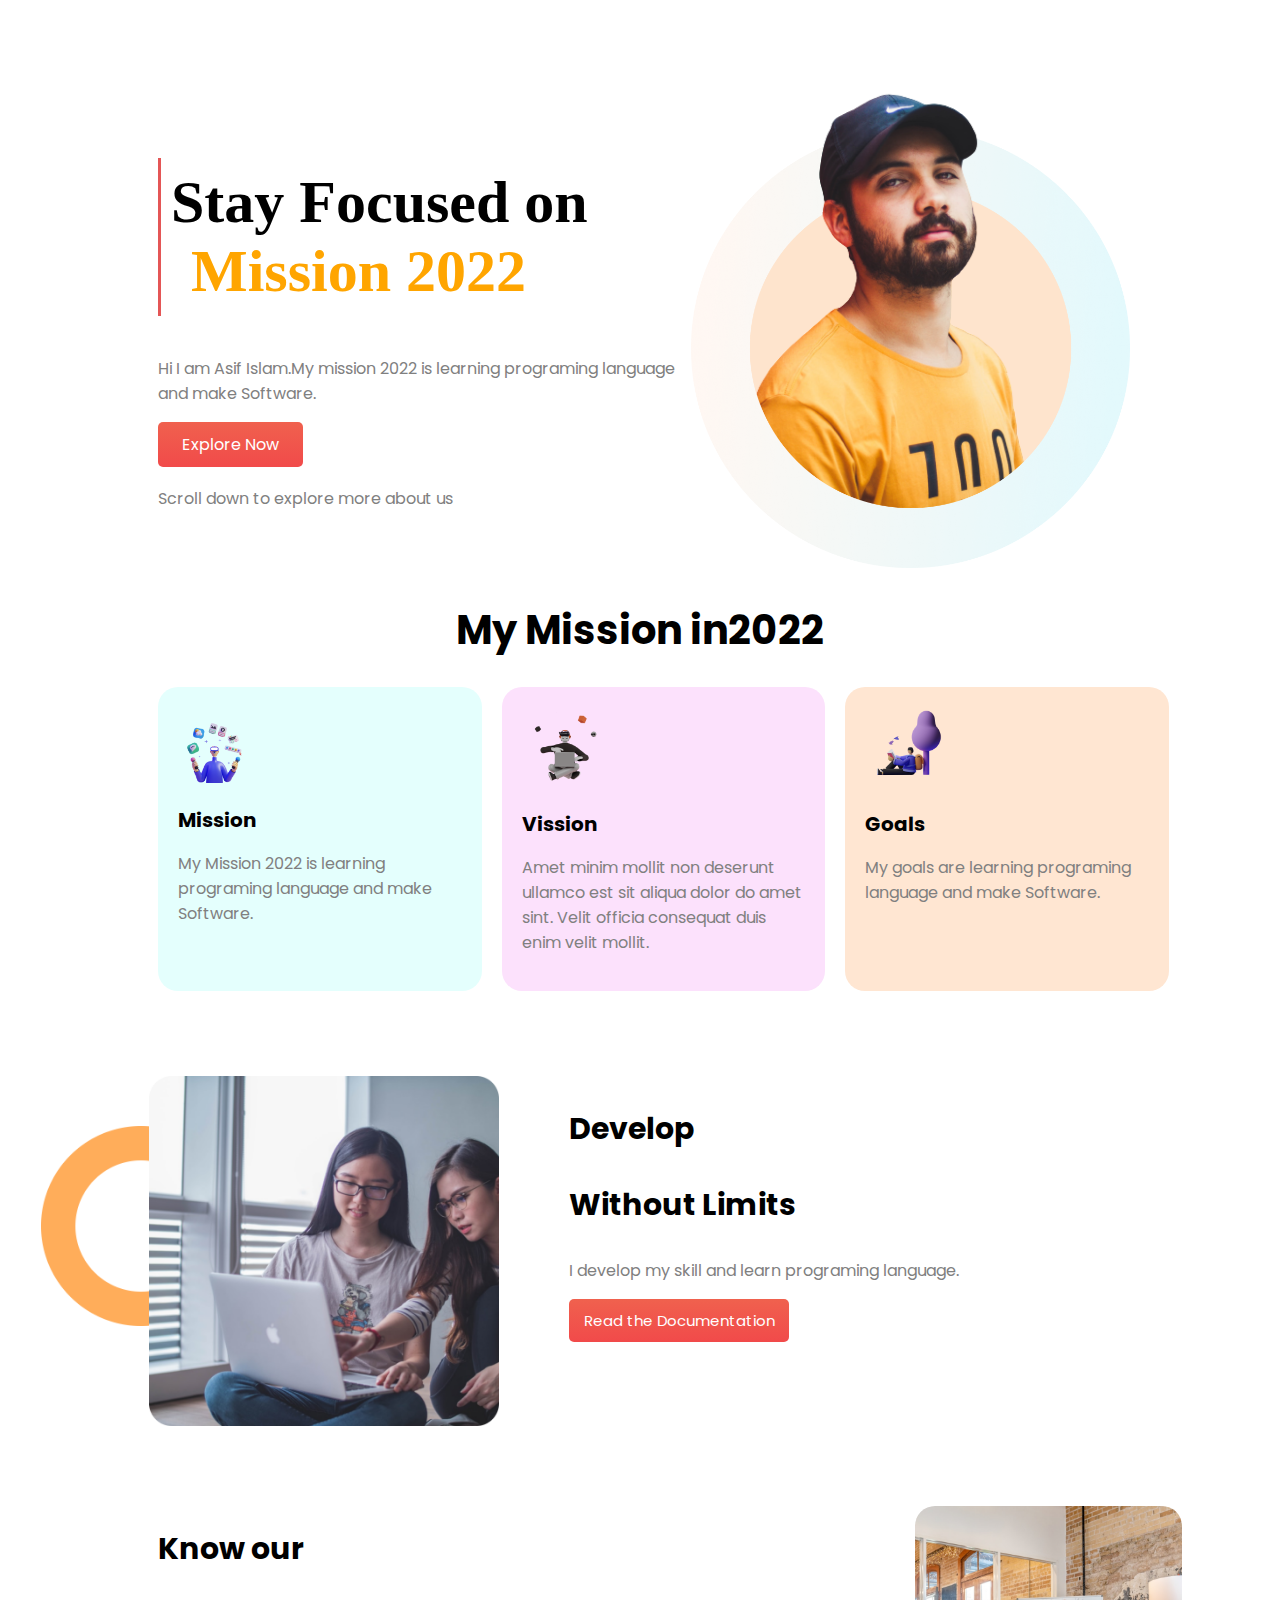
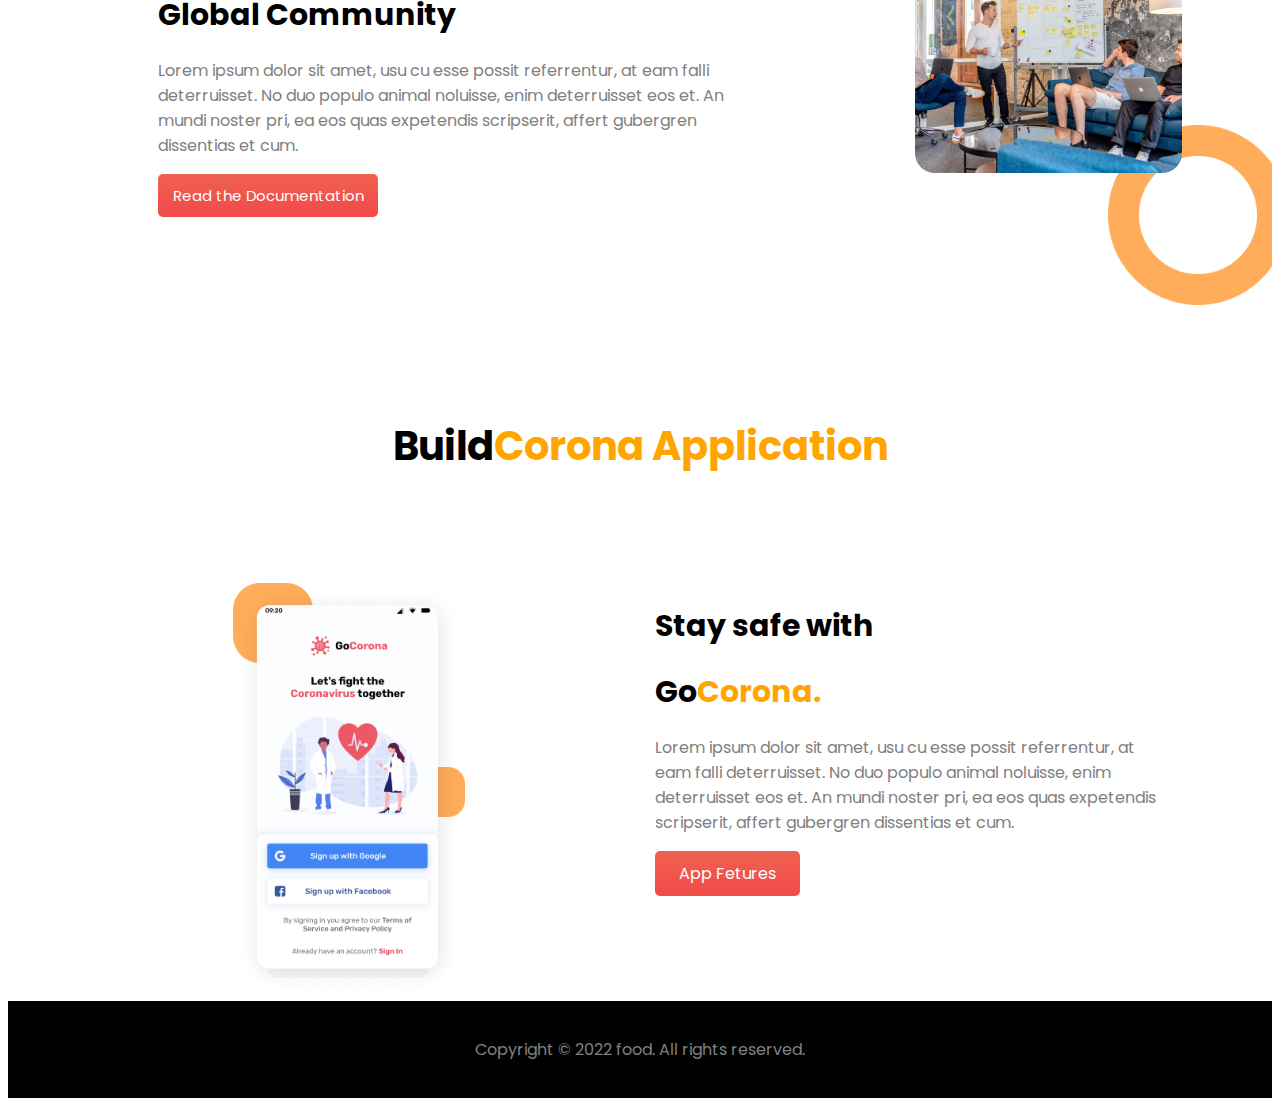
==== index.html @ 63b212fb "mission" ====
<!DOCTYPE html>
<html lang="en">

<head>
    <meta charset="UTF-8">
    <meta http-equiv="X-UA-Compatible" content="IE=edge">
    <meta name="viewport" content="width=divice-width, initial-scale=1.0">
    <title>Mission 2022</title>
    <link rel="preconnect" href="https://fonts.googleapis.com">
    <link rel="preconnect" href="https://fonts.gstatic.com" crossorigin>
    <link href="https://fonts.googleapis.com/css2?family=Poppins:wght@400;600&display=swap" rel="stylesheet">
    <link rel="stylesheet" href="mission2022.css">
</head>

<body>
    <section class="section1">
        <div class="icolor-gray">
            <h1 class="shadow" id="intro"> Stay Focused on
                <span id="text-color"> Mission 2022
            </h1>
            <p>Hi I am Asif Islam.My mission 2022 is learning programing language and make Software.</p>
            <div class="button-style">
                <a target="_blank" href="https://www.google.com/">Explore Now</a>
            </div>
            <div class="scroll-down">
                <p>Scroll down to explore more about us</p>
            </div>
        </div>
        <div class="image">
            <img src="images/person/person-2.png" alt="">
        </div>
    </section>
    <div class="mission-header">
        <h1 class="font-style">My Mission in<span id="id1">2022</span></h1>
    </div>
    <section class="section1">
        <div class="border">
            <div id="borderimage1" class="illustrator">
                <img class="illustrator" src="images/illustrators/illustrator-1.png">
                <h1 class="font-style fontsize">Mission</h1>

                <p>My Mission 2022 is learning programing language and make Software.</p>
            </div>
            <div id="borderimage2" class="illustrator">
                <img class="illustrator" src="images/illustrators/illustrator-2.png">
                <h1 class="font-style fontsize">Vission</h1>
                <p>Amet minim mollit non deserunt
                    ullamco est sit aliqua dolor do amet
                    sint. Velit officia consequat duis enim
                    velit mollit.</p>
            </div>
            <div id="borderimage3" class="illustrator">
                <img class="illustrator" src="images/illustrators/illustrator-3.png ">
                <h1 class="font-style fontsize">Goals</h1>
                <p>My goals are learning programing language and make Software.</p>
            </div>
        </div>
    </section>
    <section class="section2">
        <div class="about-me-area background-image ">
            <div class="background-image-size ">
                <div>
                    <img src="images/pictures/coding.png" class="background-image " alt="">
                </div>
            </div>
            <div class="develop-without-limits-div">
                <div class="mission-header">
                    <!-- <h3 class="develop-header">Develop <span class="space"></span> Without Limits</h3> -->
                    <h3 class="develop-header font-style">Develop </h3>
                    <h3 class="develop-header font-style">Without Limits</h3>
                </div>
                <p>I develop my skill and learn programing language.</p>

                <div class="buttonColour">
                    <a target="_blank" href="https://www.google.com/">Read the Documentation</a>
                </div>
            </div>
    </section>
    <div class="image3">
        <section class="section1 ">
            <div class="imageflex ">
                <div class="color-gray">
                    <h1 class="develop-header font-style">Know our </h1>
                    <h1 class="develop-header font-style">Global Community </h1>
                    <p>Lorem ipsum dolor sit amet, usu cu esse possit referrentur, at eam
                        falli deterruisset. No duo populo animal noluisse, enim deterruisset
                        eos et. An mundi noster pri, ea eos quas expetendis scripserit, affert
                        gubergren dissentias et cum.</p>
                    <a target="_blank" href="https://www.google.com/" class="buttonColour">Read the Documentation</a>
                </div>
                <div class="project-image project ">
                    <img src="images/pictures/project.png " class=" project-image" alt="">
                </div>
            </div>
    </div>
    </section>
    <div class="build-corona-application">
        <h1 class="font-style">Build<span id="information-color">Corona Application</h1>

    </div>
    <section class="section2">

        <div class="stay-safe-size">
            <div class="about-me-area ">
                <div class="stay-safe-image1  ">
                    <img src="images/pictures/app.png" class="about-me " alt="">
                </div>
                <div class="about-me-div">
                    <div class="stay-safe-with-hearder">
                        <h1 class="section-header font-style">Stay safe with </h1>
                        <h1 class="section-header font-style">Go<span id="information-color">Corona.</h1>

                    </div>
                    <p>
                        Lorem ipsum dolor sit amet, usu cu esse possit referrentur, at eam falli deterruisset. No duo
                        populo
                        animal noluisse, enim deterruisset eos et. An mundi noster pri, ea eos quas expetendis
                        scripserit,
                        affert gubergren dissentias et cum.</p>
                    <div class="button-style">
                        <a target="_blank" href="https://www.google.com/">App Fetures</a>
                    </div>

                </div>
            </div>
        </div>
    </section>
    <footer>
        <div id="fotter-hard-work">
            <p>Copyright © 2022 food. All rights reserved.</p>
        </div>
    </footer>
</body>

</html>
---- mission2022.css ----
#information-color{
color:orange;
   
}
   
#text-color
{
color:orange;
padding: 20px;
font-size: 60px; 
}
#intro
{
padding: 10px;
width: 500px;
margin-top: 150px;
font-size: 60px;

}

h1
{
    
font-weight: bold;
  
    
}

.font-style
{
    font-family: 'Poppins', sans-serif;
    font-weight: bold;
}
.footer1{
    color:orange;
    font-family: 'Brush Script MT', cursive;
    
    
}

.shadow
{
   
    border-left: 3px solid rgb(228, 86, 86); 
    
}
p
{
color: gray;
font-family: 'Poppins', sans-serif;

}

.scroll-down
{
    margin-top: 80px;
}

.image 
{
  width: 90%;
  
  font-size: 20px;
  border-radius: 20px;


}

.image img
{
  width: 90%;
  margin-left: 5px;
  margin-right: 5px;
  padding-left: 5px;
  border-radius: 20px;
  box-shadow: 10px,10px,50px,gray;
  
}
.section1
{
width: 80%;
margin-right: 90px;
display: flex;
margin-left: 150px;
}
.button-style{
    padding: 10px;
    text-decoration: none;
    background-image: linear-gradient(rgb(240, 97, 78),rgb(241, 74, 74));
    border-radius: 5px;
    float:left;
    color:white;
    width: 125px;
    text-align: center;
    font-family: 'Poppins', sans-serif;
}
.buttonColour{
    padding: 10px;
    text-decoration: none;
    background-image: linear-gradient(rgb(240, 97, 78),rgb(241, 74, 74));
    border-radius: 5px;
    float:left;
    color:white;
    width: 200px;
    text-align: center;
    font-family: 'Poppins', sans-serif;
    font-size: 15px;

}

.section2{


    display: flex;

    width: 90%;
    margin-right: 10px;
    margin-right: 10px;
    margin-top: 5px;
    padding-left: 2%;
    /* background-image: url(images/shapes/shape-7.png); */
}
.mission-header{

  
    
    color: black;
    font-size: 20px;
    text-align: center;

}
.stay-safe-with-hearder{

  
    
    color: black;
    font-size: 20px;
    

}
.build-corona-application
{
    color: black;
    font-size: 20px;
    text-align: center;
    margin-top: 80px;
}
.develop-header
{
text-align: left;
color: black;
font-size: 30px;

}
.space
{
text-align: end;
}

a {
    color: white;
    text-decoration: none;
}

#id5{

  
text-align:center;


}
.color-gray{

  
color: grey;


}



#mission-color{

  
text-align:center;
color: rgb(219, 86, 86);
padding: 20px;
padding-bottom: 10px;
font-family: 'Brush Script MT', cursive;

}

#fotter-hard-work{

padding: 5px;
text-align:center;
color:white;

}

.about-me {
    height: 414px;
    margin-left: 60px;
    background-image: url(images/shapes/shape-3.png);
    background-repeat: no-repeat;
    background-size: 80px;
    margin-left: 100px;
   
   
   
}


.develop-without-limits-div {
    float: right;
    padding-left: 70px;
}

.about-me-area {
    width: 100%;
    padding-left: 100px;
    
    display: flex;
    padding-top: 80px;
}

.section-header {
    font-size: 30px;
    color: black;
}

.imageflex
{
    display: flex;
    height: 400px;
    padding-top: 80px;
    padding-bottom: 30px;
    
}


#borderimage1
{
   
   
    padding: 20px;
    border-radius: 20px;
    background-color:rgb(228, 255, 253);
  
}

#borderimage2
{
    padding: 20px;
    margin-left: 20px;
    border-radius: 20px;
    background-color:rgb(252, 225, 252);
}

#borderimage3
{ 
    padding: 20px;
    border-radius: 20px;
    margin-left: 20px;
    background-color:rgb(255, 230, 210);
    
}


.border
{
width: 100%;
    display: flex;
   
  

}

.stay-safe-size
{
display: flex;
    width: 100%;
}
.about-me-div
{
    width: 50%;
    
    margin-left: 190px;
}
#footer-colour
{
    color: white;
}
.illustrator
{
    padding-right: 30px;
    width: 30%;
}

.stay-safe-image1
{
    background-image: url(images/shapes/shape-3.png);
    background-size: 50px;
    background-repeat: no-repeat;
    background-position: 100px;
    
    background-position-x: right;

}
.stay-safe-image2
{
    background-image: url(images/shapes/shape-3.png);
    background-size: 50px;
    background-repeat: no-repeat;
    background-position: 100px;
    
   

}

.image3
{
    background-image: url(images/shapes/shape-1.png);

background-repeat: no-repeat;
background-size: 180px;
background-position: right 299px;
 
margin-right: 80px;
width: 100%;
margin-right: 40px;
background-position-x: 1100px;
}
.background-image
{
    height: 350px;
  
    background-image: url(images/shapes/shape-1.png);
    background-repeat: no-repeat;
    background-size: 200px;
    background-position: left 130px;
    margin-left: 8px;
   
}
.project-image
{
    width: 80%;
  
    font-size: 20px;
    border-radius: 20px;
    margin-left: 80px;
 
}
.project
{
    width: 100%;
}


.fontsize
{
    font-size: 20px;
}
.imageflex2
{
    margin-top: 100px;
}

footer
{
    padding: 15px;
    background-color: black;
    text-align: center;
}
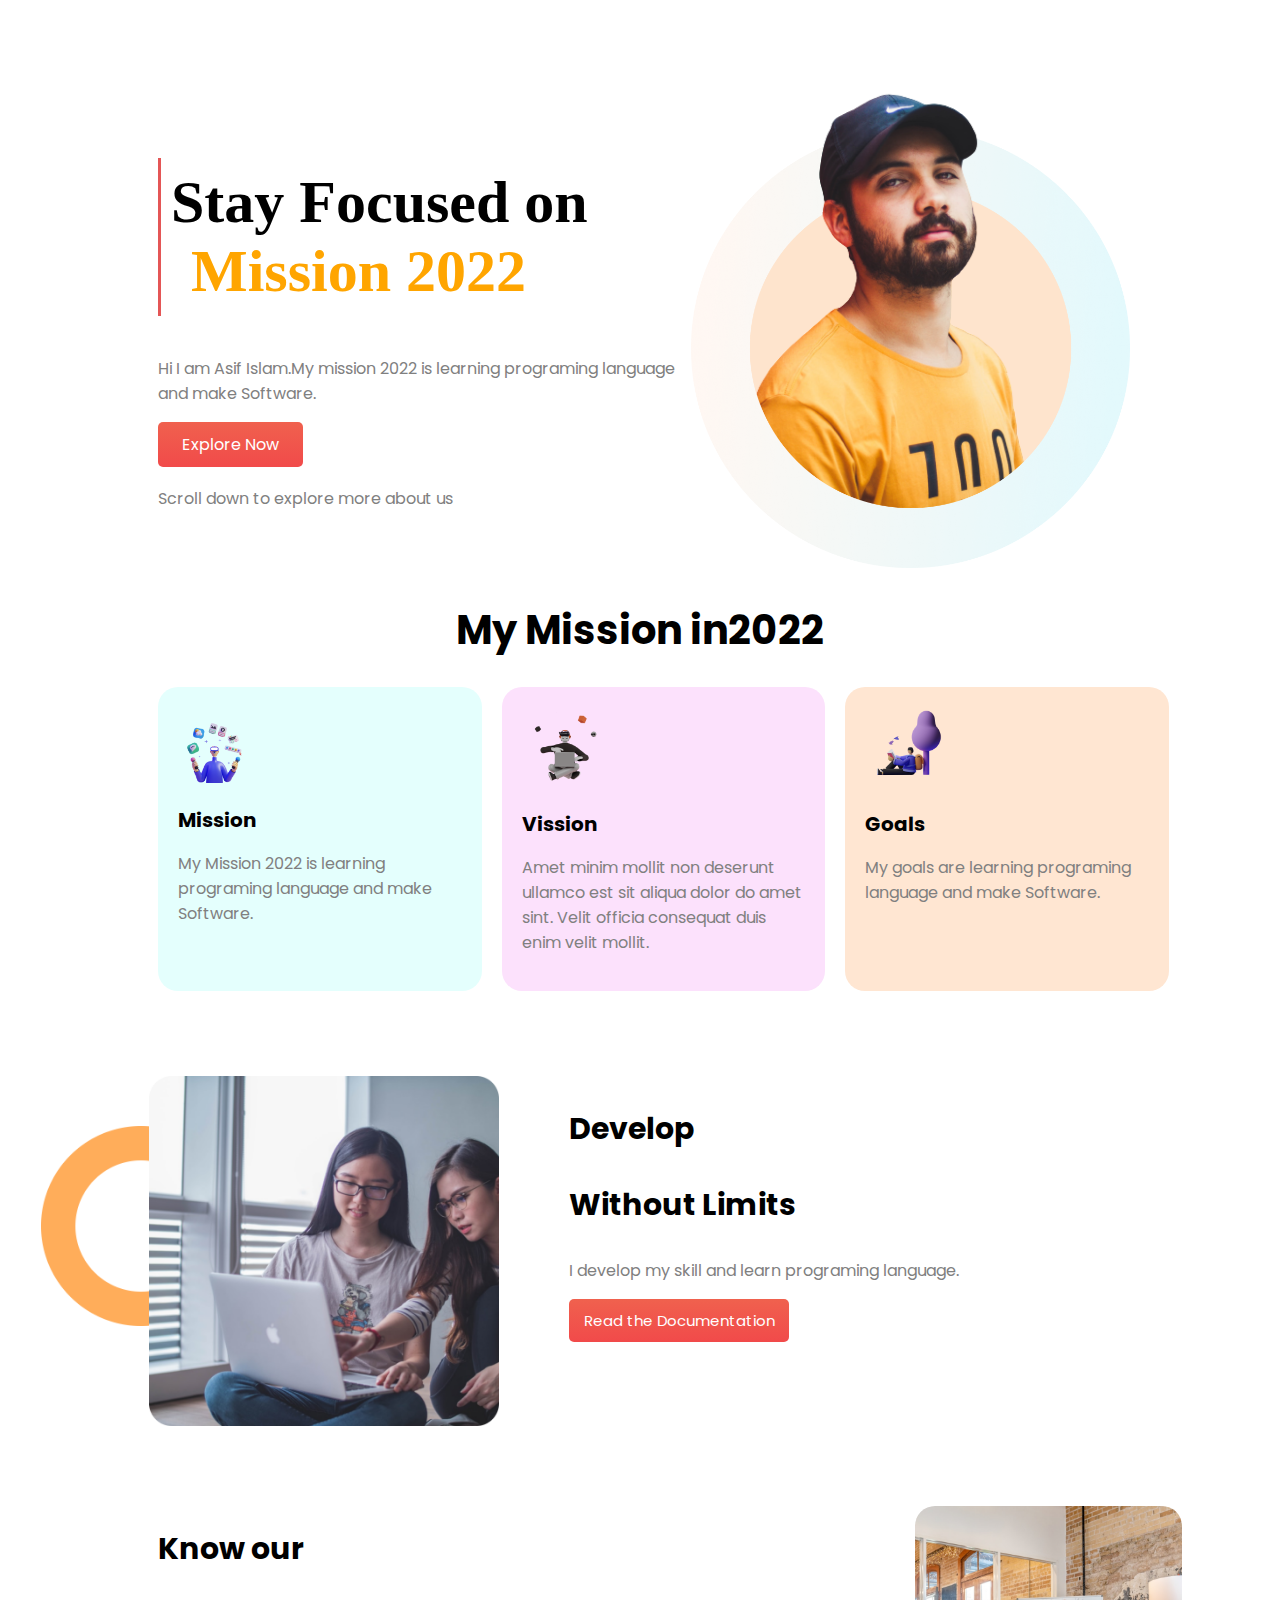
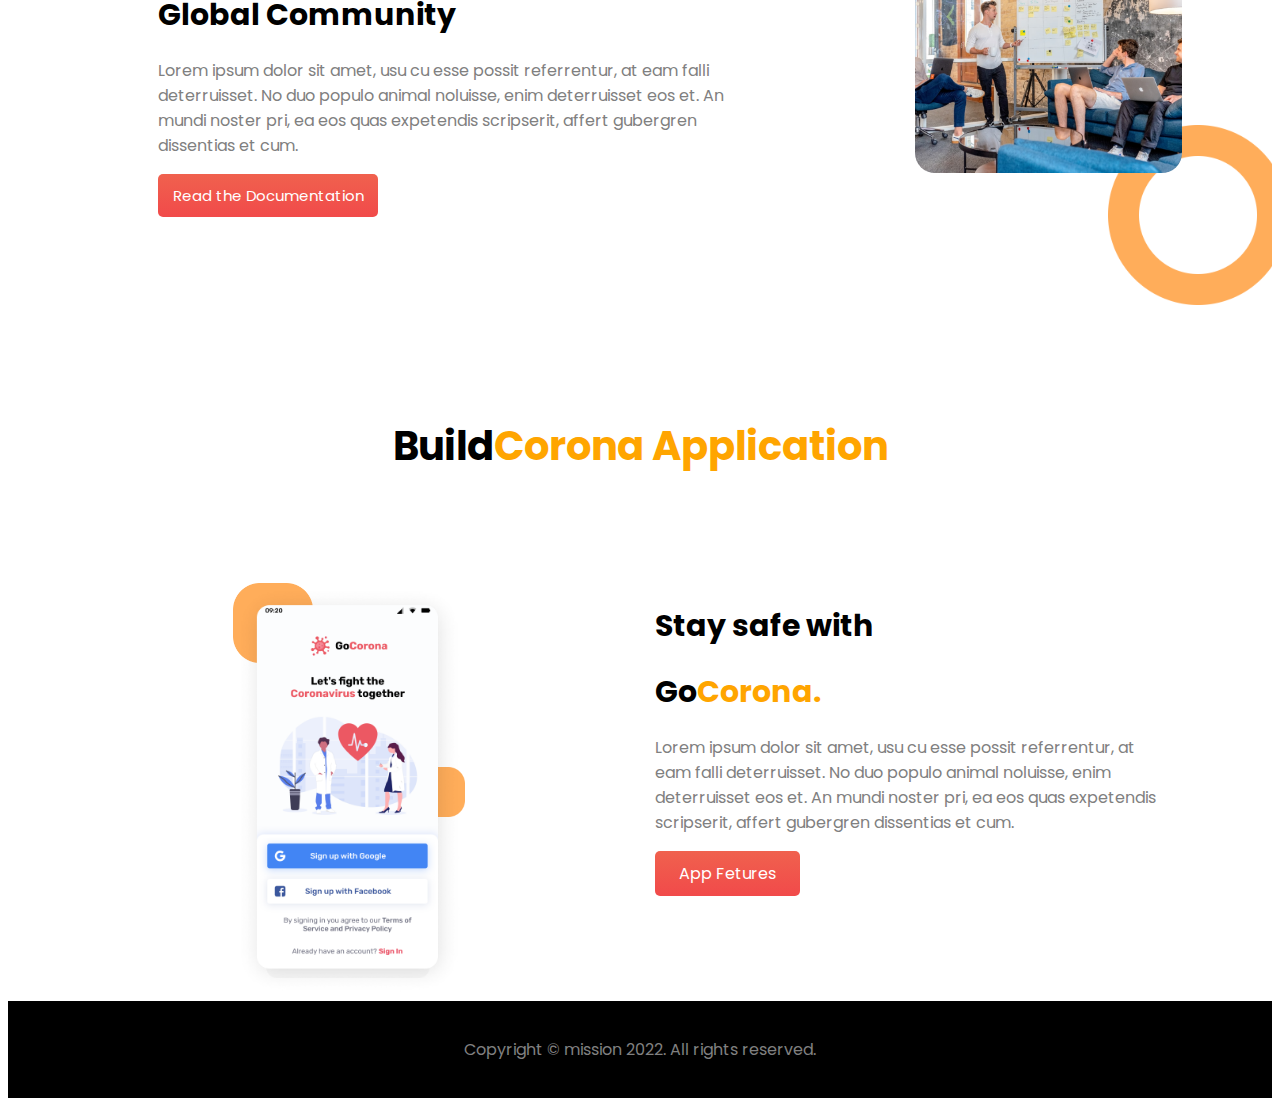
==== commit 1a62e000: "mission" ====
--- a/index.html
+++ b/index.html
@@ -127,7 +127,7 @@
     </section>
     <footer>
         <div id="fotter-hard-work">
-            <p>Copyright © 2022 food. All rights reserved.</p>
+            <p>Copyright © mission 2022. All rights reserved.</p>
         </div>
     </footer>
 </body>
